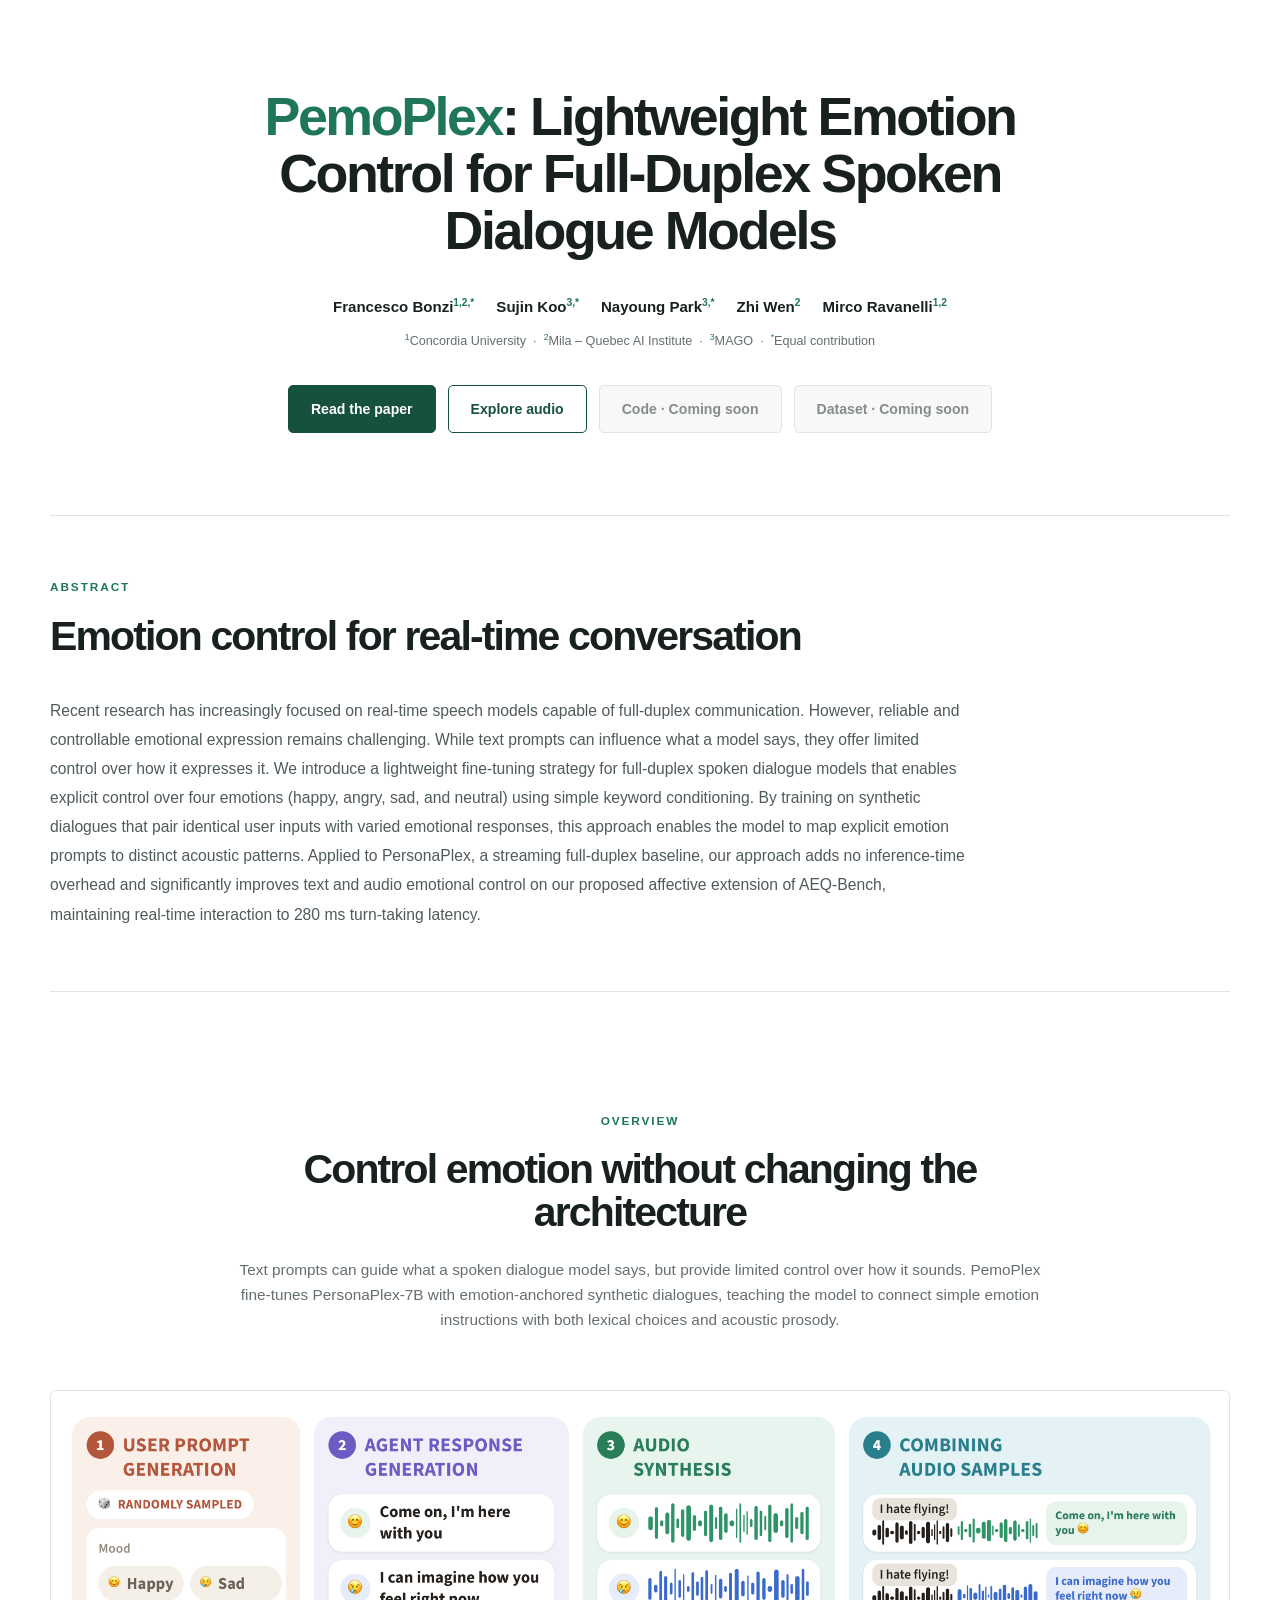
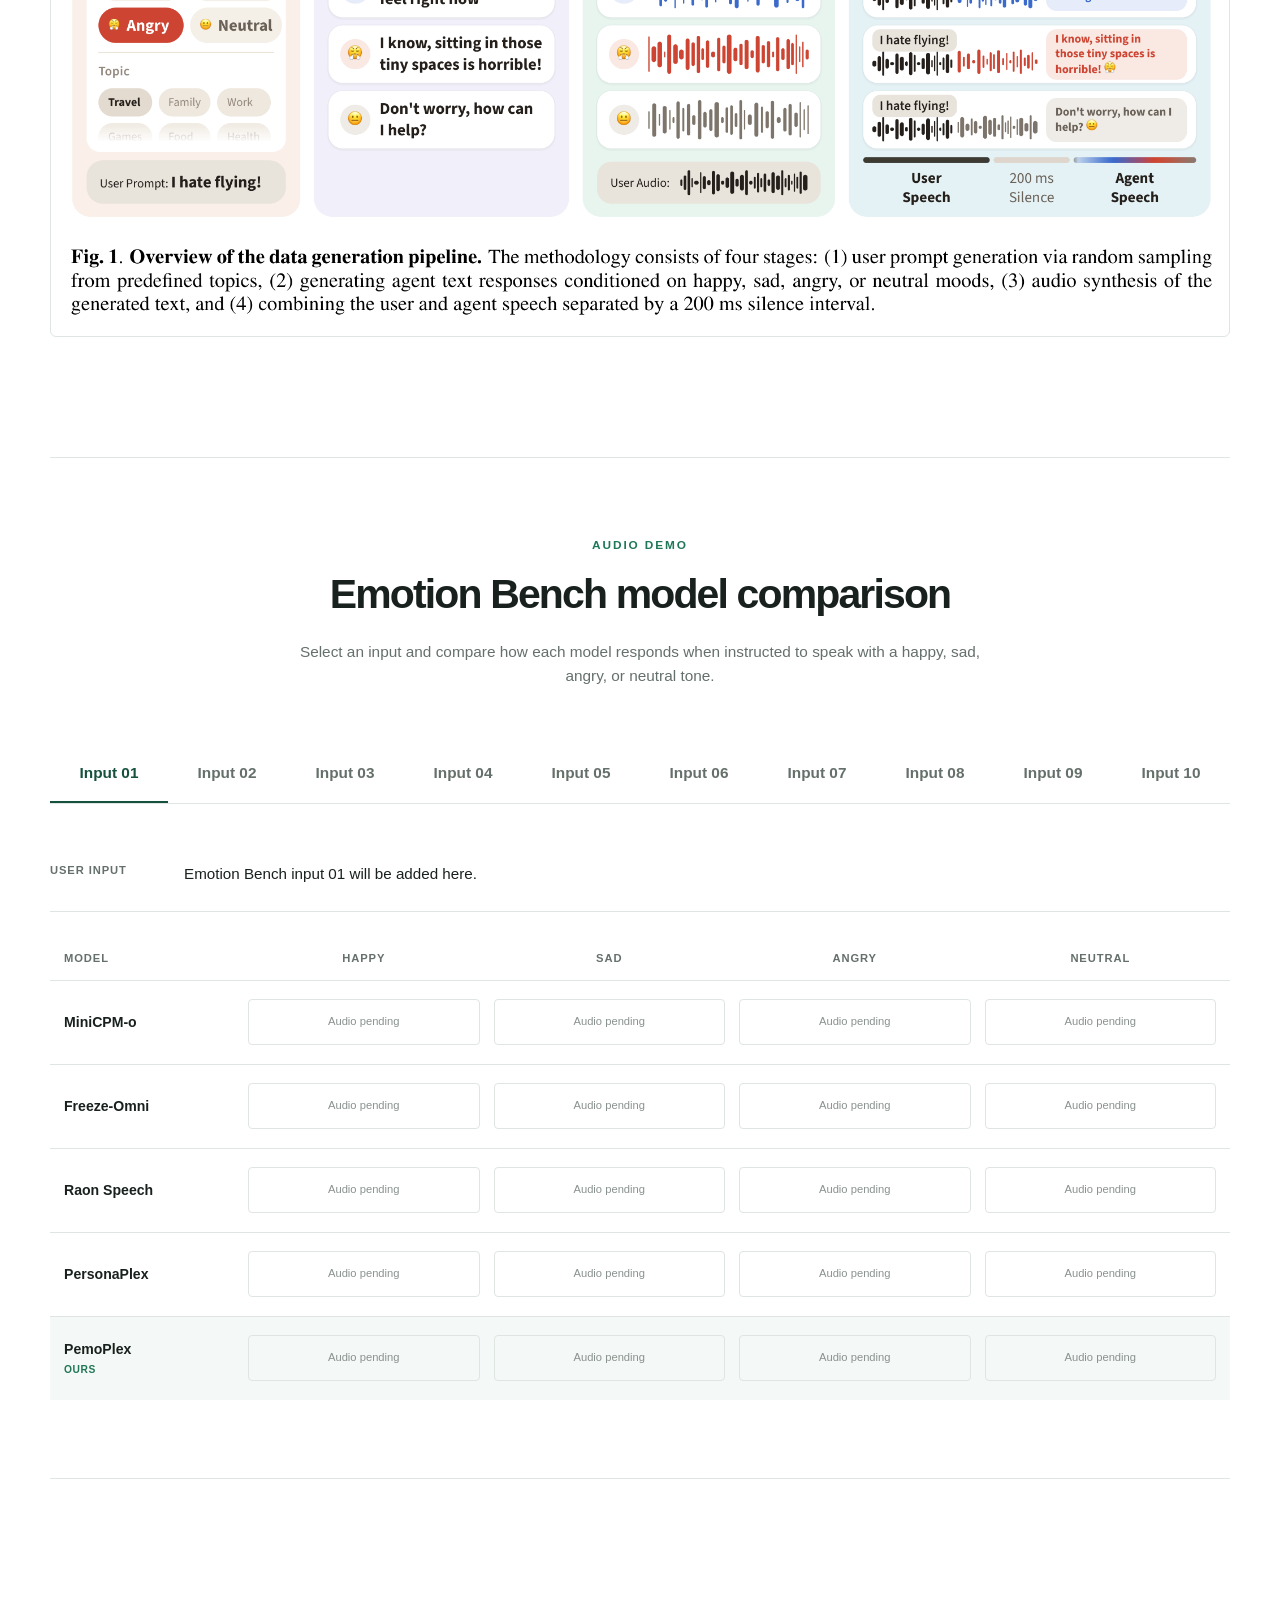
==== emotionplex/index.html @ bb4fdfb1 "feat: add initial implementation of PemoPlex with index.html, style.css, demo functionality, and aud" ====
<!DOCTYPE html>
<html lang="en">
<head>
  <meta charset="UTF-8" />
  <meta name="viewport" content="width=device-width, initial-scale=1.0" />
  <meta
    name="description"
    content="PemoPlex adds explicit emotion control to full-duplex spoken dialogue models through lightweight LoRA fine-tuning."
  />
  <title>PemoPlex — Lightweight Emotion Control</title>
  <link rel="stylesheet" href="style.css" />
</head>

<body>
  <main id="top">
    <header class="hero">
      <div class="hero-glow hero-glow-one"></div>
      <div class="hero-glow hero-glow-two"></div>
      <div class="hero-content">
        <h1><span>PemoPlex</span>: Lightweight Emotion Control for Full-Duplex Spoken Dialogue Models</h1>

        <div class="authors" aria-label="Authors">
          <span>Francesco Bonzi<sup>1,2,*</sup></span>
          <span>Sujin Koo<sup>3,*</sup></span>
          <span>Nayoung Park<sup>3,*</sup></span>
          <span>Zhi Wen<sup>2</sup></span>
          <span>Mirco Ravanelli<sup>1,2</sup></span>
        </div>
        <p class="affiliations">
          <sup>1</sup>Concordia University &nbsp;·&nbsp;
          <sup>2</sup>Mila – Quebec AI Institute &nbsp;·&nbsp;
          <sup>3</sup>MAGO &nbsp;·&nbsp; <sup>*</sup>Equal contribution
        </p>

        <div class="hero-actions">
          <a class="button button-primary" href="assets/pemoplex-paper.pdf" target="_blank" rel="noopener noreferrer">
            Read the paper
          </a>
          <a class="button button-secondary" href="#demo">Explore audio</a>
          <span class="button button-disabled" aria-disabled="true">Code · Coming soon</span>
          <span class="button button-disabled" aria-disabled="true">Dataset · Coming soon</span>
        </div>
      </div>
    </header>

    <section class="abstract-section" id="abstract">
      <div>
        <p class="eyebrow">Abstract</p>
        <h2>Emotion control for real-time conversation</h2>
      </div>
      <p>
        Recent research has increasingly focused on real-time speech models capable of full-duplex
        communication. However, reliable and controllable emotional expression remains challenging. While
        text prompts can influence what a model says, they offer limited control over how it expresses it.
        We introduce a lightweight fine-tuning strategy for full-duplex spoken dialogue models that enables
        explicit control over four emotions (happy, angry, sad, and neutral) using simple keyword
        conditioning. By training on synthetic dialogues that pair identical user inputs with varied
        emotional responses, this approach enables the model to map explicit emotion prompts to distinct
        acoustic patterns. Applied to PersonaPlex, a streaming full-duplex baseline, our approach adds no
        inference-time overhead and significantly improves text and audio emotional control on our proposed
        affective extension of AEQ-Bench, maintaining real-time interaction to 280 ms turn-taking latency.
      </p>
    </section>

    <section class="section" id="overview">
      <div class="section-heading">
        <p class="eyebrow">Overview</p>
        <h2>Control emotion without changing the architecture</h2>
        <p>
          Text prompts can guide what a spoken dialogue model says, but provide limited control over how it
          sounds. PemoPlex fine-tunes PersonaPlex-7B with emotion-anchored synthetic dialogues, teaching the
          model to connect simple emotion instructions with both lexical choices and acoustic prosody.
        </p>
      </div>

      <figure class="paper-figure">
        <img
          src="assets/pipeline.png"
          alt="Four-stage PemoPlex data generation pipeline: prompt generation, emotional response generation, speech synthesis, and audio combination."
        />
      </figure>
    </section>

    <section class="section demo-section" id="demo">
      <div class="section-heading compact">
        <p class="eyebrow">Audio demo</p>
        <h2>Emotion Bench model comparison</h2>
        <p>
          Select an input and compare how each model responds when instructed to speak with a happy, sad,
          angry, or neutral tone.
        </p>
      </div>

      <div class="input-tabs" role="tablist" aria-label="Emotion Bench inputs">
        <button type="button" role="tab" aria-selected="true" data-input-index="0">Input 01</button>
        <button type="button" role="tab" aria-selected="false" data-input-index="1">Input 02</button>
        <button type="button" role="tab" aria-selected="false" data-input-index="2">Input 03</button>
        <button type="button" role="tab" aria-selected="false" data-input-index="3">Input 04</button>
        <button type="button" role="tab" aria-selected="false" data-input-index="4">Input 05</button>
        <button type="button" role="tab" aria-selected="false" data-input-index="5">Input 06</button>
        <button type="button" role="tab" aria-selected="false" data-input-index="6">Input 07</button>
        <button type="button" role="tab" aria-selected="false" data-input-index="7">Input 08</button>
        <button type="button" role="tab" aria-selected="false" data-input-index="8">Input 09</button>
        <button type="button" role="tab" aria-selected="false" data-input-index="9">Input 10</button>
      </div>

      <div id="demo-panel" class="demo-panel" role="tabpanel" aria-live="polite"></div>
    </section>

  </main>

  <script src="js/main.js"></script>
</body>
</html>
---- emotionplex/style.css ----
:root {
  --ink: #18211d;
  --muted: #65706a;
  --line: #dfe5e1;
  --paper: #ffffff;
  --green: #1f7757;
  --green-dark: #15513d;
  --green-soft: #e9f4ef;
  --violet: #6256c7;
  --red: #c94c38;
  --cream: #f4efe6;
  --radius: 6px;
}

* {
  box-sizing: border-box;
}

html {
  scroll-behavior: smooth;
}

body {
  margin: 0;
  background: var(--paper);
  color: var(--ink);
  font-family: Inter, ui-sans-serif, -apple-system, BlinkMacSystemFont, "Segoe UI", sans-serif;
  line-height: 1.6;
  text-rendering: optimizeLegibility;
}

a {
  color: inherit;
}

img {
  display: block;
  max-width: 100%;
}

main {
  width: min(1180px, calc(100% - 40px));
  margin-inline: auto;
}

.hero {
  position: relative;
  isolation: isolate;
  overflow: hidden;
  min-height: auto;
  padding: 88px 40px 82px;
  text-align: center;
}

.hero-content {
  position: relative;
  z-index: 1;
  max-width: 1040px;
  margin: 0 auto;
}

.hero-glow {
  display: none;
}

.hero-glow-one {
  top: 40px;
  left: -170px;
  width: 470px;
  height: 470px;
  background: radial-gradient(circle, #dcefe5 0, rgba(220, 239, 229, 0) 70%);
}

.hero-glow-two {
  right: -140px;
  bottom: 20px;
  width: 420px;
  height: 420px;
  background: radial-gradient(circle, #e5e2f7 0, rgba(229, 226, 247, 0) 70%);
}

.eyebrow {
  margin: 0 0 18px;
  color: var(--green);
  font-size: 0.74rem;
  font-weight: 700;
  letter-spacing: 0.16em;
  text-transform: uppercase;
}

.hero h1 {
  max-width: 900px;
  margin: 0 auto;
  font-size: clamp(2.4rem, 4.2vw, 3.8rem);
  font-weight: 600;
  letter-spacing: -0.045em;
  line-height: 1.06;
}

.hero h1 span {
  color: var(--green);
}

.authors {
  display: flex;
  flex-wrap: wrap;
  justify-content: center;
  gap: 6px 22px;
  margin: 36px auto 0;
  font-size: 0.94rem;
  font-weight: 550;
}

sup {
  color: var(--green);
  font-size: 0.68em;
}

.affiliations {
  margin: 12px 0 0;
  color: var(--muted);
  font-size: 0.79rem;
}

.hero-actions {
  display: flex;
  flex-wrap: wrap;
  justify-content: center;
  gap: 12px;
  margin-top: 34px;
}

.button {
  display: inline-flex;
  align-items: center;
  justify-content: center;
  min-height: 48px;
  padding: 0 22px;
  border: 1px solid var(--green-dark);
  border-radius: 5px;
  font-size: 0.88rem;
  font-weight: 600;
  text-decoration: none;
  transition: background 160ms ease;
}

.button:hover {
  transform: none;
}

.button-primary {
  background: var(--green-dark);
  color: white;
}

.button-primary:hover {
  background: var(--green);
}

.button-secondary {
  background: rgba(255, 255, 255, 0.6);
  color: var(--green-dark);
}

.button-disabled {
  border-color: var(--line);
  background: #f7f8f7;
  color: #858d89;
  cursor: default;
}

.abstract-section {
  display: grid;
  grid-template-columns: 1fr;
  gap: 36px;
  align-items: start;
  margin-bottom: 120px;
  padding: 62px 0;
  border-block: 1px solid var(--line);
  scroll-margin-top: 30px;
}

.abstract-section h2 {
  max-width: 760px;
  margin: 0;
  font-size: clamp(1.9rem, 3.2vw, 2.7rem);
  font-weight: 600;
  letter-spacing: -0.045em;
  line-height: 1.05;
}

.abstract-section > p {
  max-width: 920px;
  margin: 2px 0 0;
  color: #4f5c56;
  font-size: 0.98rem;
  line-height: 1.85;
}

.section {
  margin-bottom: 120px;
  scroll-margin-top: 30px;
}

.section-heading {
  max-width: 820px;
  margin: 0 auto 58px;
  text-align: center;
}

.section-heading.compact {
  max-width: 720px;
}

.section-heading h2 {
  margin: 0;
  font-size: clamp(1.9rem, 3.2vw, 2.7rem);
  font-weight: 600;
  letter-spacing: -0.045em;
  line-height: 1.05;
}

.section-heading > p:last-child {
  margin: 24px auto 0;
  color: var(--muted);
  font-size: 0.96rem;
}

.paper-figure {
  margin: 0;
  padding: 10px;
  overflow: hidden;
  border: 1px solid var(--line);
  border-radius: var(--radius);
  background: white;
}

.paper-figure img {
  width: 100%;
}

.demo-section {
  padding: 78px 0;
  border-block: 1px solid var(--line);
  border-radius: 0;
  background: white;
}

.input-tabs {
  display: flex;
  gap: 0;
  margin-bottom: 34px;
  overflow-x: auto;
  border-bottom: 1px solid var(--line);
}

.input-tabs button {
  flex: 1 0 100px;
  padding: 14px 18px 16px;
  border: 0;
  border-bottom: 2px solid transparent;
  background: transparent;
  color: var(--muted);
  font: inherit;
  font-size: 0.96rem;
  font-weight: 600;
  text-align: center;
  cursor: pointer;
}

.input-tabs button[aria-selected="true"] {
  border-bottom-color: var(--green-dark);
  color: var(--green-dark);
}

.input-context {
  display: grid;
  grid-template-columns: 110px 1fr;
  gap: 24px;
  margin-bottom: 38px;
  padding: 24px 0;
  border-bottom: 1px solid var(--line);
}

.input-context span,
.comparison-header span {
  color: var(--muted);
  font-size: 0.7rem;
  font-weight: 600;
  letter-spacing: 0.08em;
  text-transform: uppercase;
}

.input-context p {
  margin: 0;
  font-size: 0.95rem;
}

.comparison-scroll {
  overflow-x: auto;
}

.comparison-grid {
  min-width: 880px;
}

.comparison-header,
.model-row {
  display: grid;
  grid-template-columns: 170px repeat(4, minmax(150px, 1fr));
  column-gap: 14px;
  align-items: center;
}

.comparison-header {
  padding: 0 14px 12px;
}

.comparison-header span:not(:first-child) {
  text-align: center;
}

.model-row {
  min-height: 84px;
  padding: 14px;
  border-top: 1px solid var(--line);
}

.model-row.is-ours {
  background: #f4f8f6;
}

.model-name {
  font-size: 0.88rem;
  font-weight: 600;
}

.model-name small {
  display: block;
  margin-top: 2px;
  color: var(--green);
  font-size: 0.64rem;
  font-weight: 600;
  letter-spacing: 0.06em;
  text-transform: uppercase;
}

.audio-slot {
  display: flex;
  align-items: center;
  justify-content: center;
  min-height: 46px;
  border: 1px solid var(--line);
  border-radius: 4px;
  color: #8a928e;
  font-size: 0.7rem;
}

.audio-slot audio {
  width: 100%;
  height: 38px;
}

@media (max-width: 900px) {
  .hero {
    min-height: auto;
    padding: 90px 10px 80px;
  }

  .demo-section {
    padding: 70px 0;
  }

  .abstract-section {
    grid-template-columns: 1fr;
    gap: 34px;
  }
}

@media (max-width: 620px) {
  main {
    width: min(100% - 24px, 1180px);
  }

  .hero {
    padding-block: 74px 70px;
  }

  .hero h1 {
    font-size: clamp(2.2rem, 10.5vw, 3.1rem);
  }

  .authors {
    max-width: 360px;
    gap: 5px 14px;
    font-size: 0.82rem;
  }

  .affiliations {
    line-height: 1.8;
  }

  .section {
    margin-bottom: 110px;
  }

  .abstract-section {
    margin-bottom: 110px;
    padding: 56px 4px;
  }

  .abstract-section > p {
    font-size: 0.95rem;
    line-height: 1.75;
  }

  .section-heading {
    margin-bottom: 42px;
  }

  .section-heading h2 {
    font-size: 2.2rem;
  }

  .paper-figure {
    padding: 7px;
    border-radius: 4px;
  }

  .demo-section {
    padding: 56px 0;
    border-radius: 0;
  }

  .input-tabs {
    gap: 0;
    overflow-x: auto;
  }

  .input-tabs button {
    flex: 0 0 120px;
  }

  .input-context {
    grid-template-columns: 1fr;
    gap: 8px;
  }

}

@media (prefers-reduced-motion: reduce) {
  html {
    scroll-behavior: auto;
  }

  *,
  *::before,
  *::after {
    transition-duration: 0.01ms !important;
  }
}
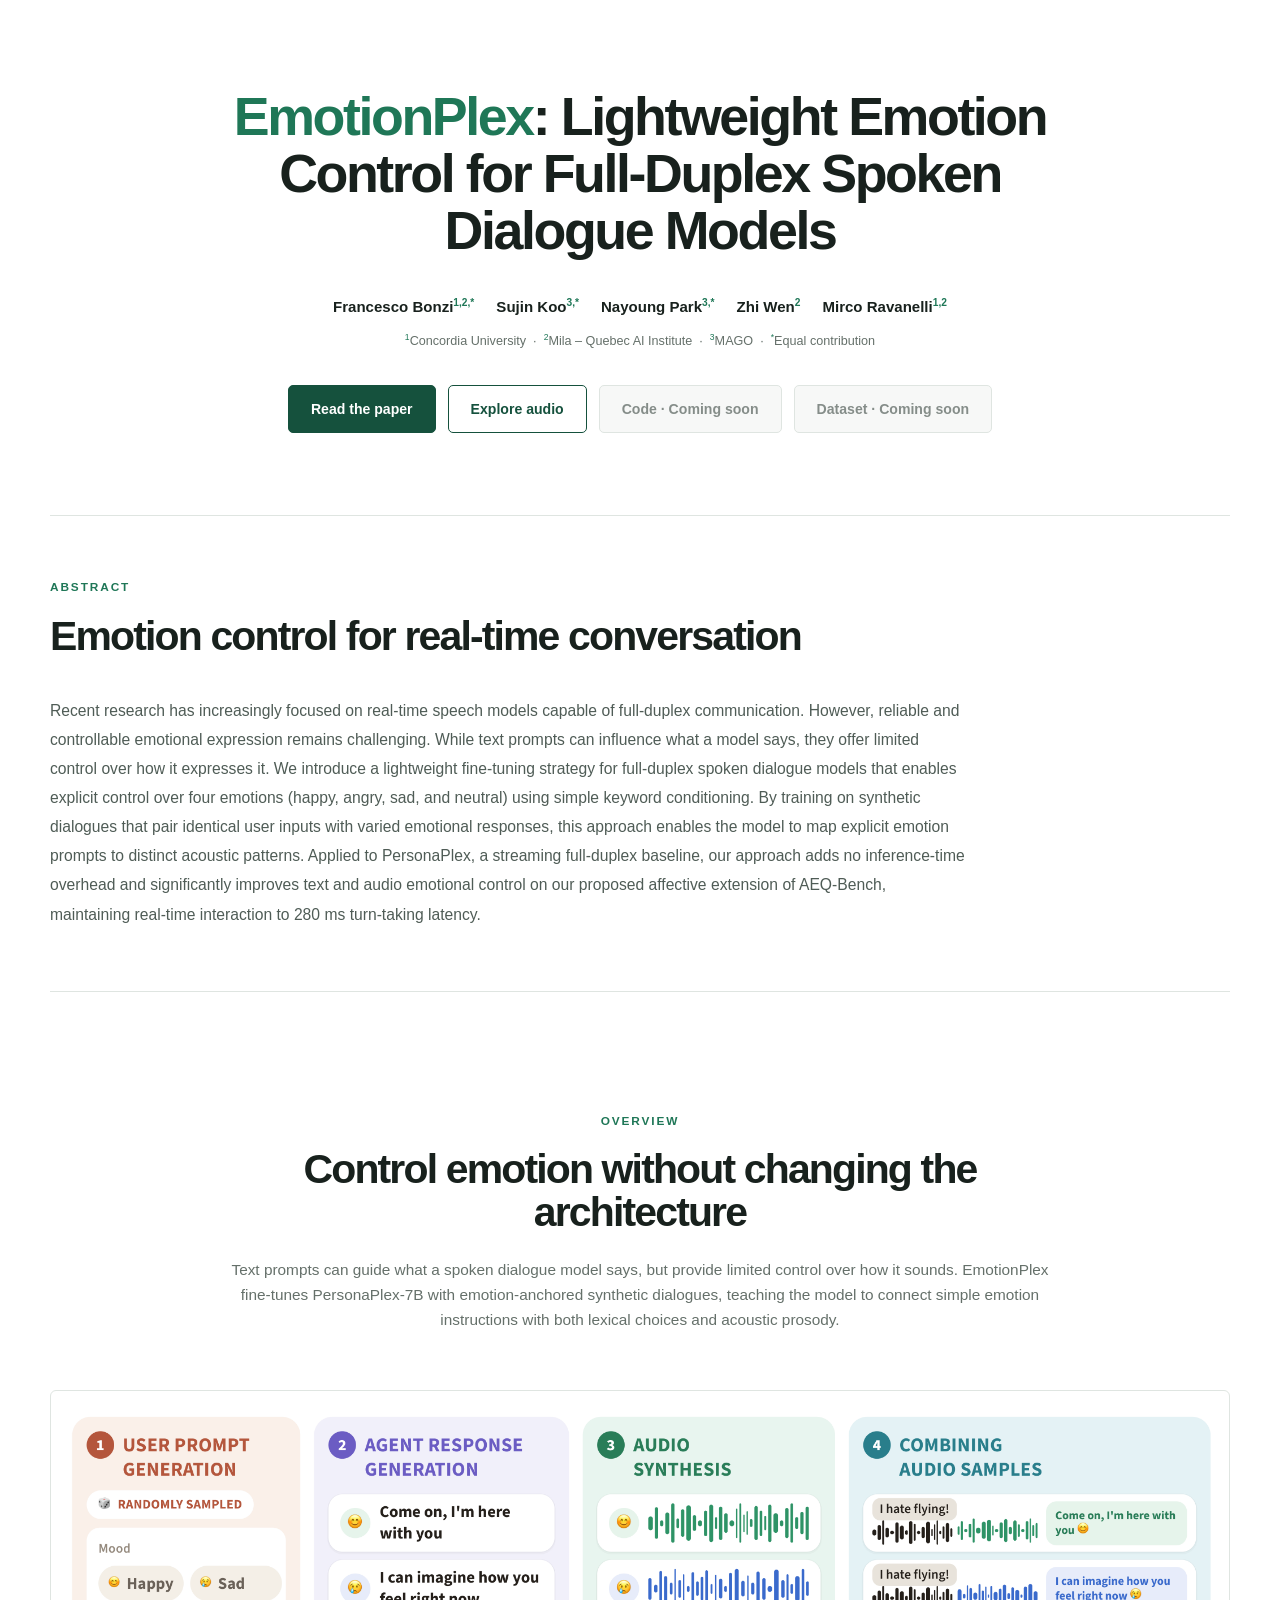
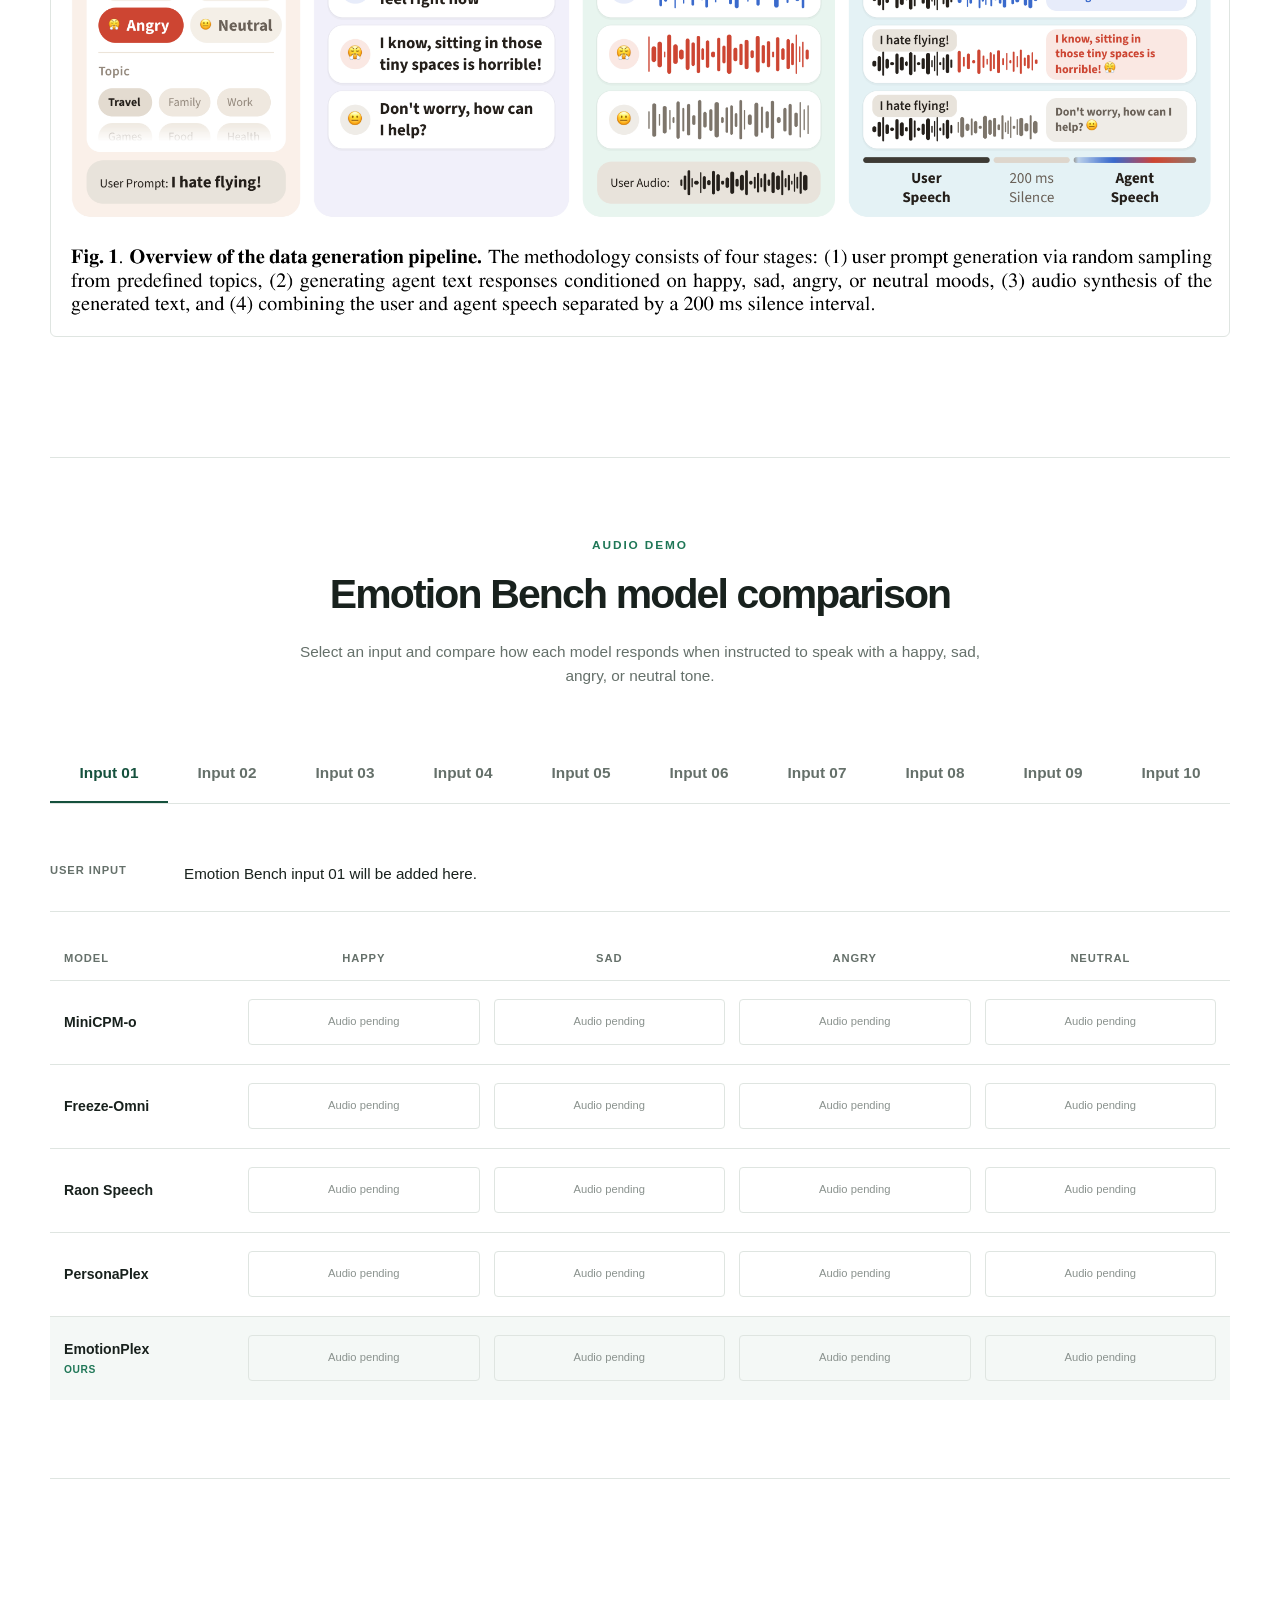
==== commit 56c196cf: "refactor: rename PemoPlex to EmotionPlex in index.html and main.js for consistency" ====
--- a/emotionplex/index.html
+++ b/emotionplex/index.html
@@ -5,9 +5,9 @@
   <meta name="viewport" content="width=device-width, initial-scale=1.0" />
   <meta
     name="description"
-    content="PemoPlex adds explicit emotion control to full-duplex spoken dialogue models through lightweight LoRA fine-tuning."
+    content="EmotionPlex adds explicit emotion control to full-duplex spoken dialogue models through lightweight LoRA fine-tuning."
   />
-  <title>PemoPlex — Lightweight Emotion Control</title>
+  <title>EmotionPlex — Lightweight Emotion Control</title>
   <link rel="stylesheet" href="style.css" />
 </head>
 
@@ -17,7 +17,7 @@
       <div class="hero-glow hero-glow-one"></div>
       <div class="hero-glow hero-glow-two"></div>
       <div class="hero-content">
-        <h1><span>PemoPlex</span>: Lightweight Emotion Control for Full-Duplex Spoken Dialogue Models</h1>
+        <h1><span>EmotionPlex</span>: Lightweight Emotion Control for Full-Duplex Spoken Dialogue Models</h1>
 
         <div class="authors" aria-label="Authors">
           <span>Francesco Bonzi<sup>1,2,*</sup></span>
@@ -33,7 +33,7 @@
         </p>
 
         <div class="hero-actions">
-          <a class="button button-primary" href="assets/pemoplex-paper.pdf" target="_blank" rel="noopener noreferrer">
+          <a class="button button-primary" href="assets/emotionplex-paper.pdf" target="_blank" rel="noopener noreferrer">
             Read the paper
           </a>
           <a class="button button-secondary" href="#demo">Explore audio</a>
@@ -68,7 +68,7 @@
         <h2>Control emotion without changing the architecture</h2>
         <p>
           Text prompts can guide what a spoken dialogue model says, but provide limited control over how it
-          sounds. PemoPlex fine-tunes PersonaPlex-7B with emotion-anchored synthetic dialogues, teaching the
+          sounds. EmotionPlex fine-tunes PersonaPlex-7B with emotion-anchored synthetic dialogues, teaching the
           model to connect simple emotion instructions with both lexical choices and acoustic prosody.
         </p>
       </div>
@@ -76,7 +76,7 @@
       <figure class="paper-figure">
         <img
           src="assets/pipeline.png"
-          alt="Four-stage PemoPlex data generation pipeline: prompt generation, emotional response generation, speech synthesis, and audio combination."
+          alt="Four-stage EmotionPlex data generation pipeline: prompt generation, emotional response generation, speech synthesis, and audio combination."
         />
       </figure>
     </section>
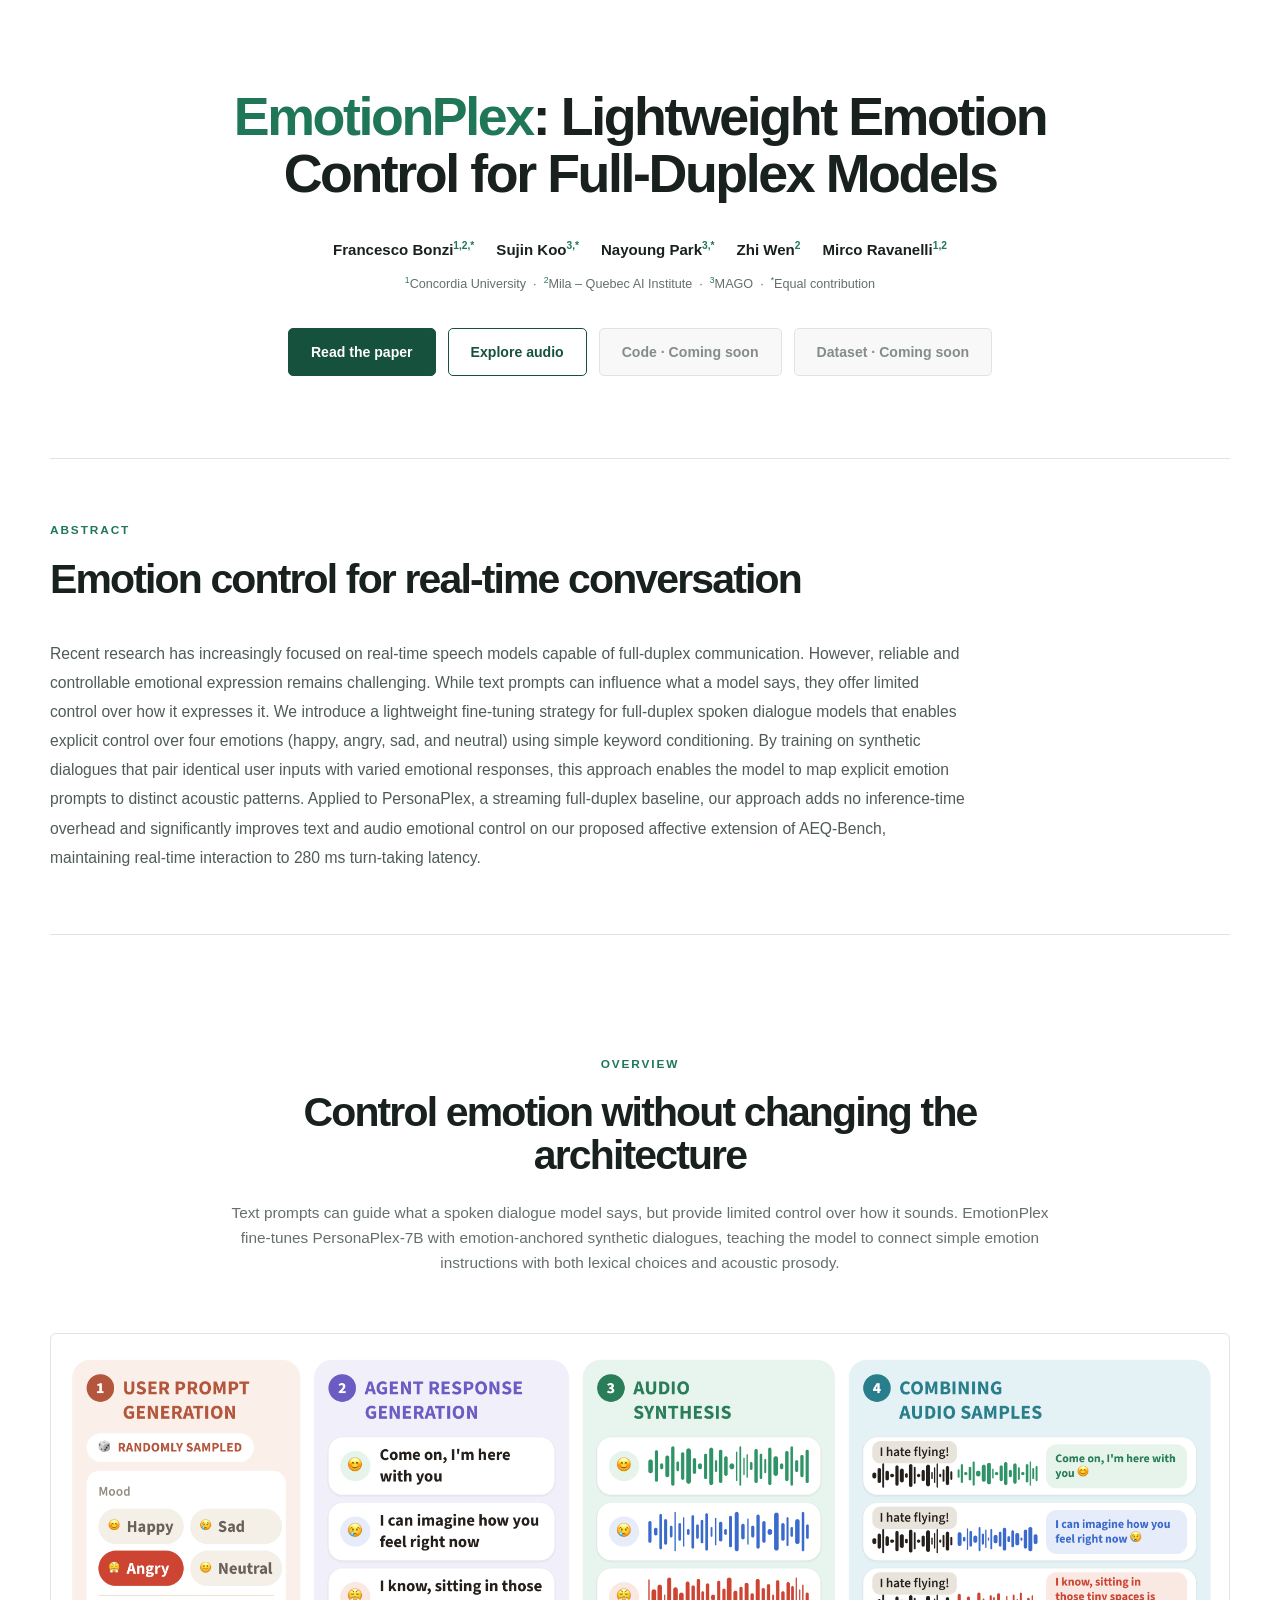
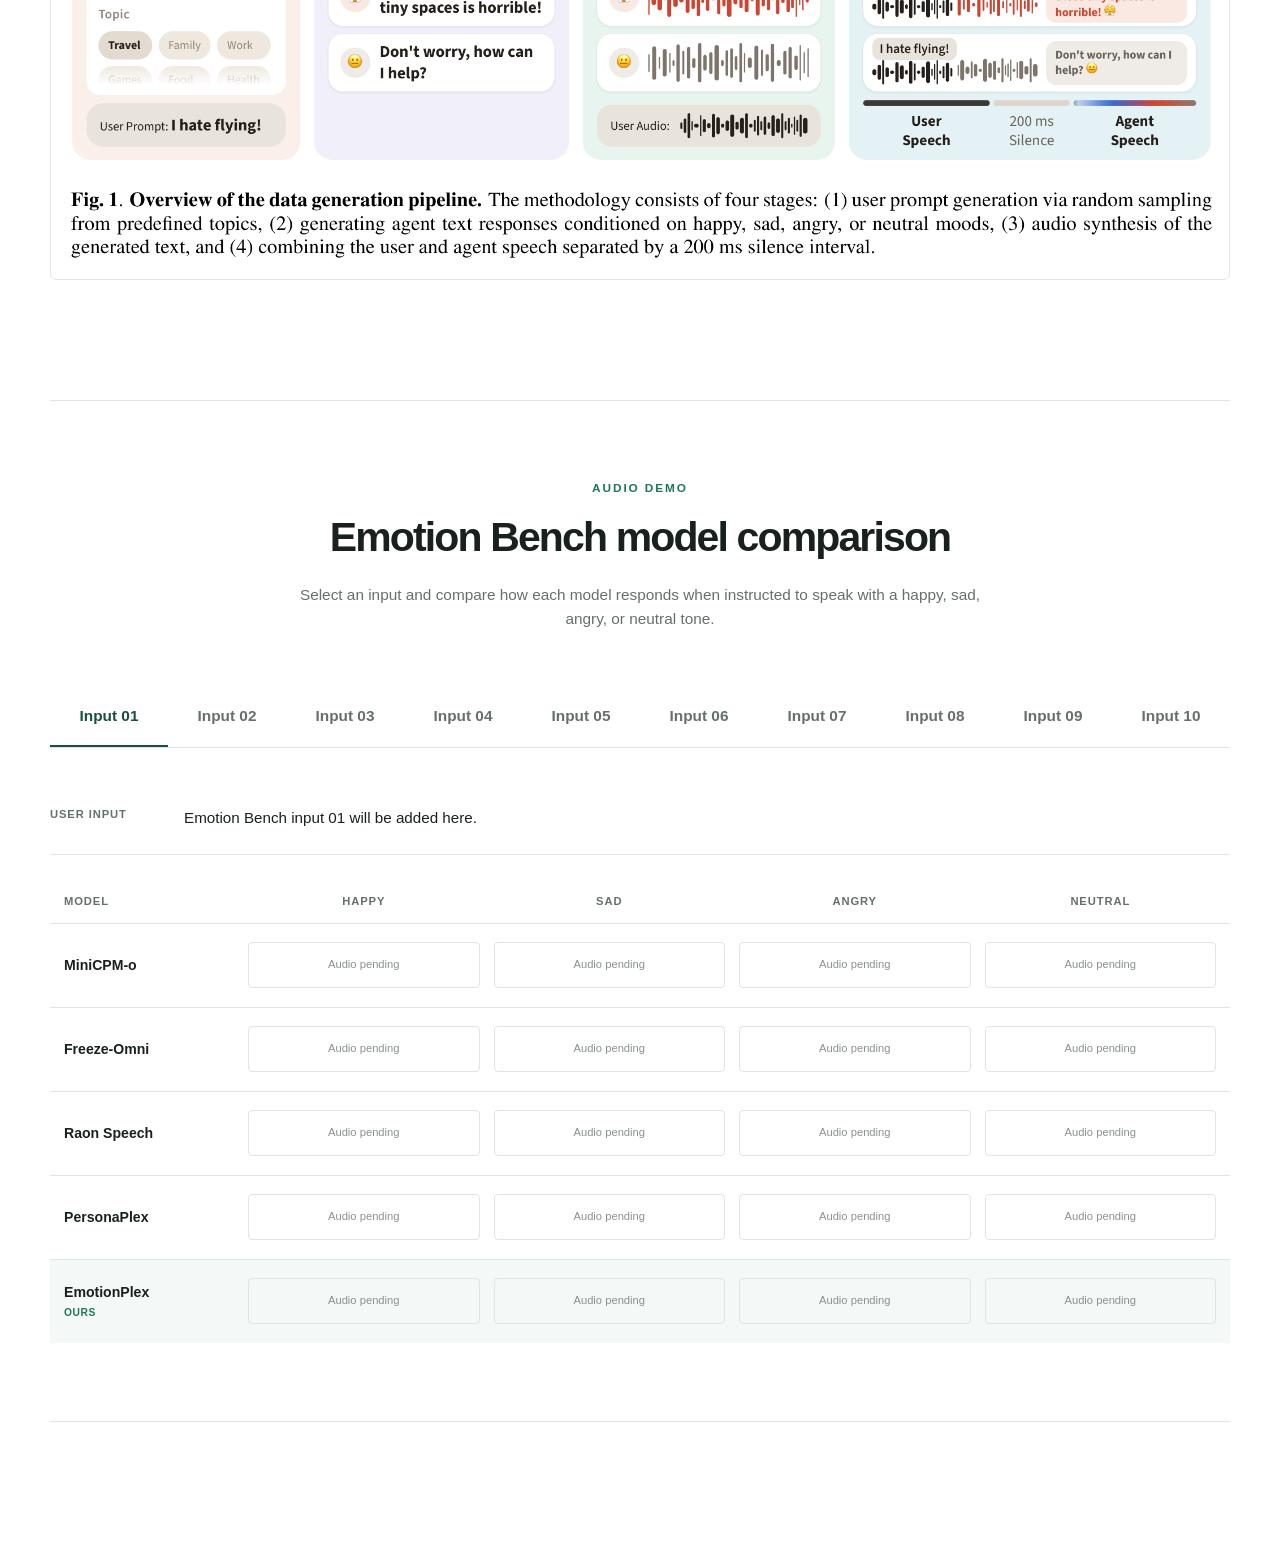
==== commit 9c3c9755: "fix: update index.html to refine title for clarity by removing "Spoken Dialogue" from the EmotionPle" ====
--- a/emotionplex/index.html
+++ b/emotionplex/index.html
@@ -17,7 +17,7 @@
       <div class="hero-glow hero-glow-one"></div>
       <div class="hero-glow hero-glow-two"></div>
       <div class="hero-content">
-        <h1><span>EmotionPlex</span>: Lightweight Emotion Control for Full-Duplex Spoken Dialogue Models</h1>
+        <h1><span>EmotionPlex</span>: Lightweight Emotion Control for Full-Duplex Models</h1>
 
         <div class="authors" aria-label="Authors">
           <span>Francesco Bonzi<sup>1,2,*</sup></span>
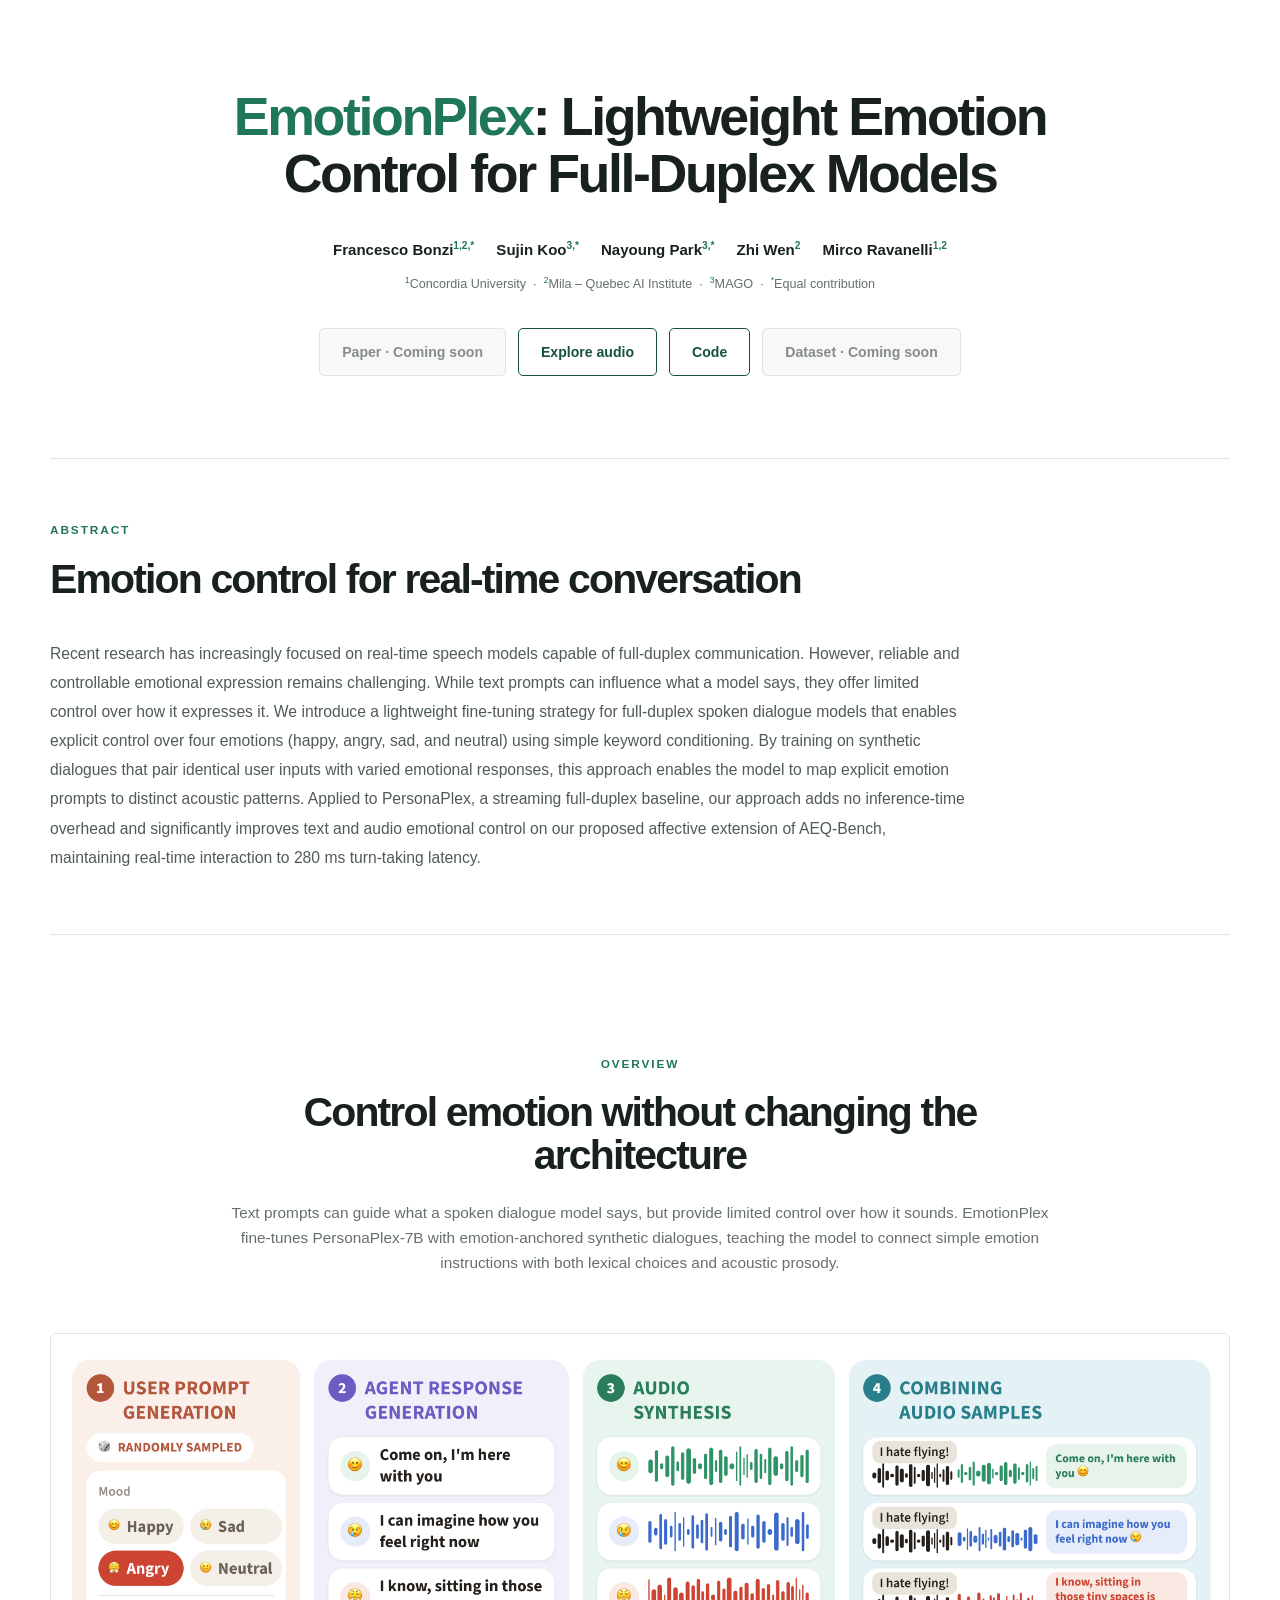
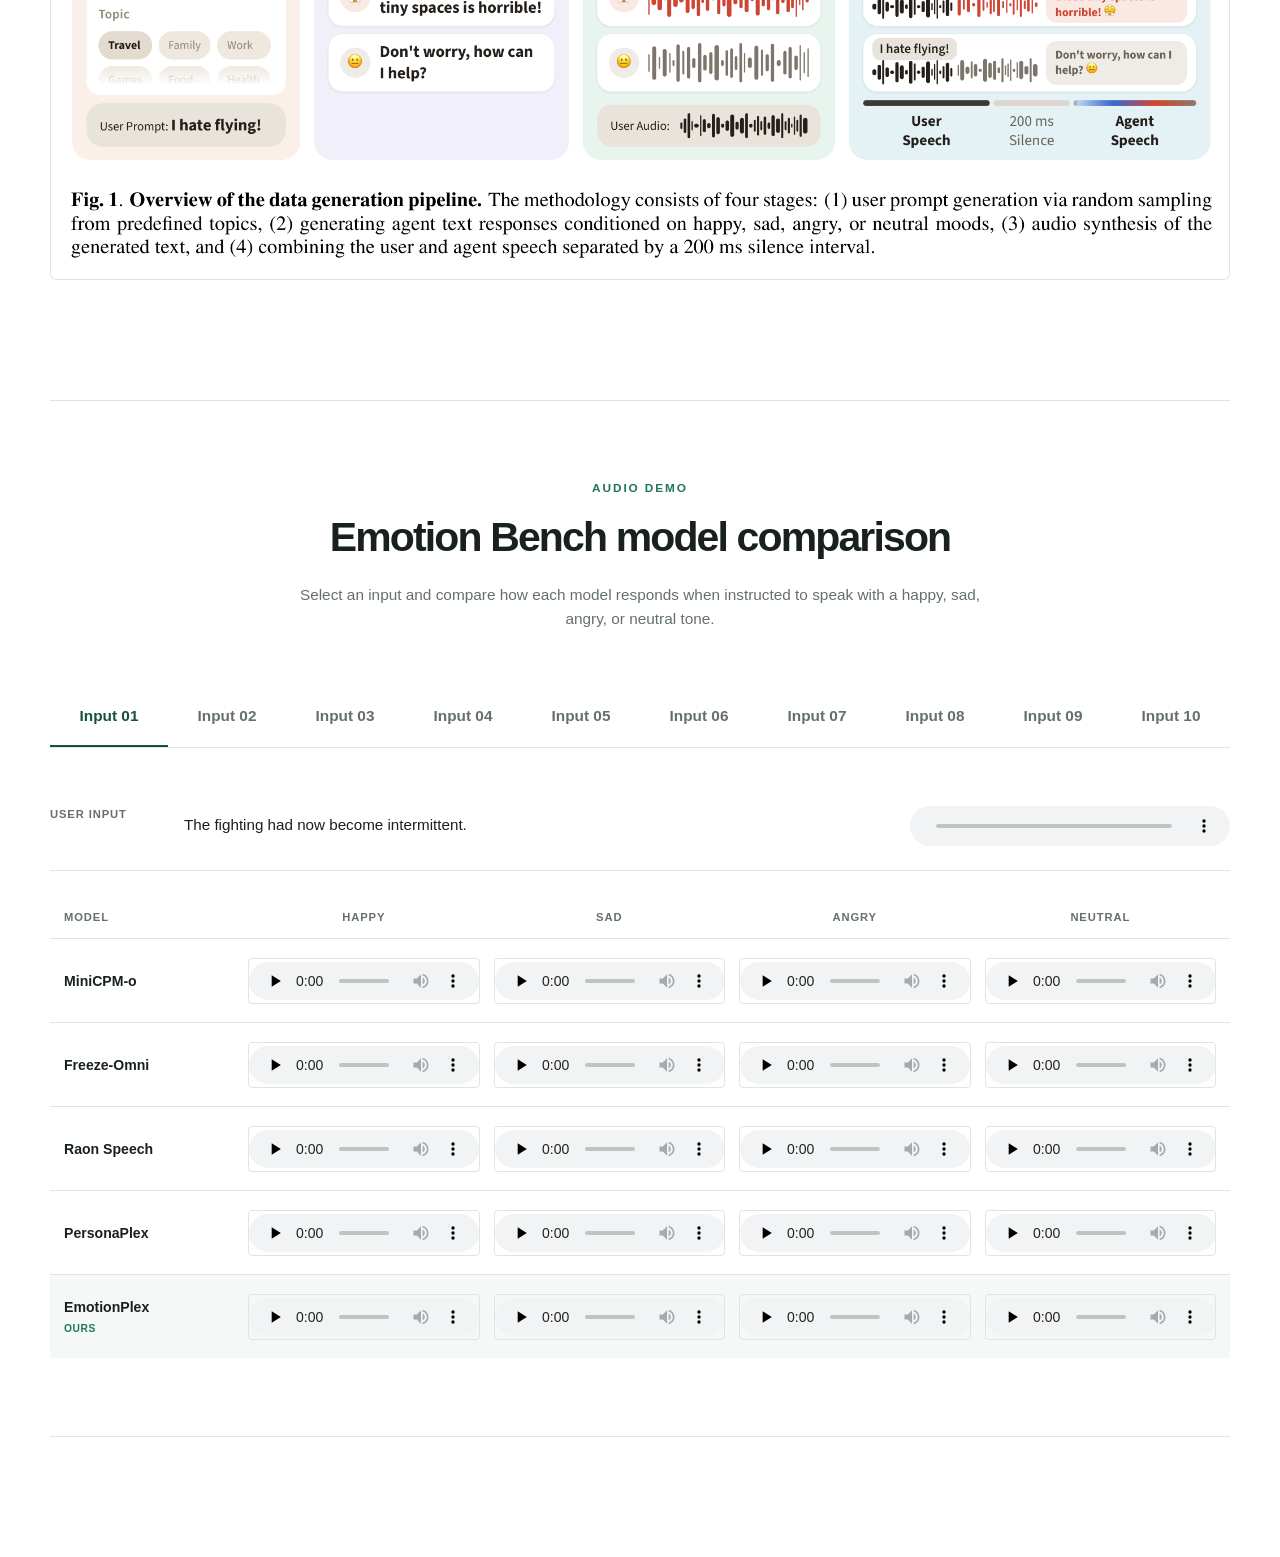
==== commit 0403e378: "feat: add EmotionPlex audio comparison samples" ====
--- a/emotionplex/index.html
+++ b/emotionplex/index.html
@@ -33,11 +33,11 @@
         </p>
 
         <div class="hero-actions">
-          <a class="button button-primary" href="assets/emotionplex-paper.pdf" target="_blank" rel="noopener noreferrer">
-            Read the paper
+          <span class="button button-disabled" aria-disabled="true">Paper · Coming soon</span>
+          <a class="button button-secondary" href="#demo">Explore audio</a>
+          <a class="button button-secondary" href="https://github.com/mago-research/emotionplex" target="_blank" rel="noopener noreferrer">
+            Code
           </a>
-          <a class="button button-secondary" href="#demo">Explore audio</a>
-          <span class="button button-disabled" aria-disabled="true">Code · Coming soon</span>
           <span class="button button-disabled" aria-disabled="true">Dataset · Coming soon</span>
         </div>
       </div>
--- a/emotionplex/style.css
+++ b/emotionplex/style.css
@@ -296,6 +296,19 @@
   font-size: 0.95rem;
 }
 
+.input-content {
+  display: flex;
+  align-items: center;
+  justify-content: space-between;
+  gap: 24px;
+}
+
+.input-content audio {
+  width: min(320px, 100%);
+  height: 40px;
+  flex: 0 0 auto;
+}
+
 .comparison-scroll {
   overflow-x: auto;
 }
@@ -446,6 +459,15 @@
     gap: 8px;
   }
 
+  .input-content {
+    align-items: flex-start;
+    flex-direction: column;
+  }
+
+  .input-content audio {
+    width: 100%;
+  }
+
 }
 
 @media (prefers-reduced-motion: reduce) {
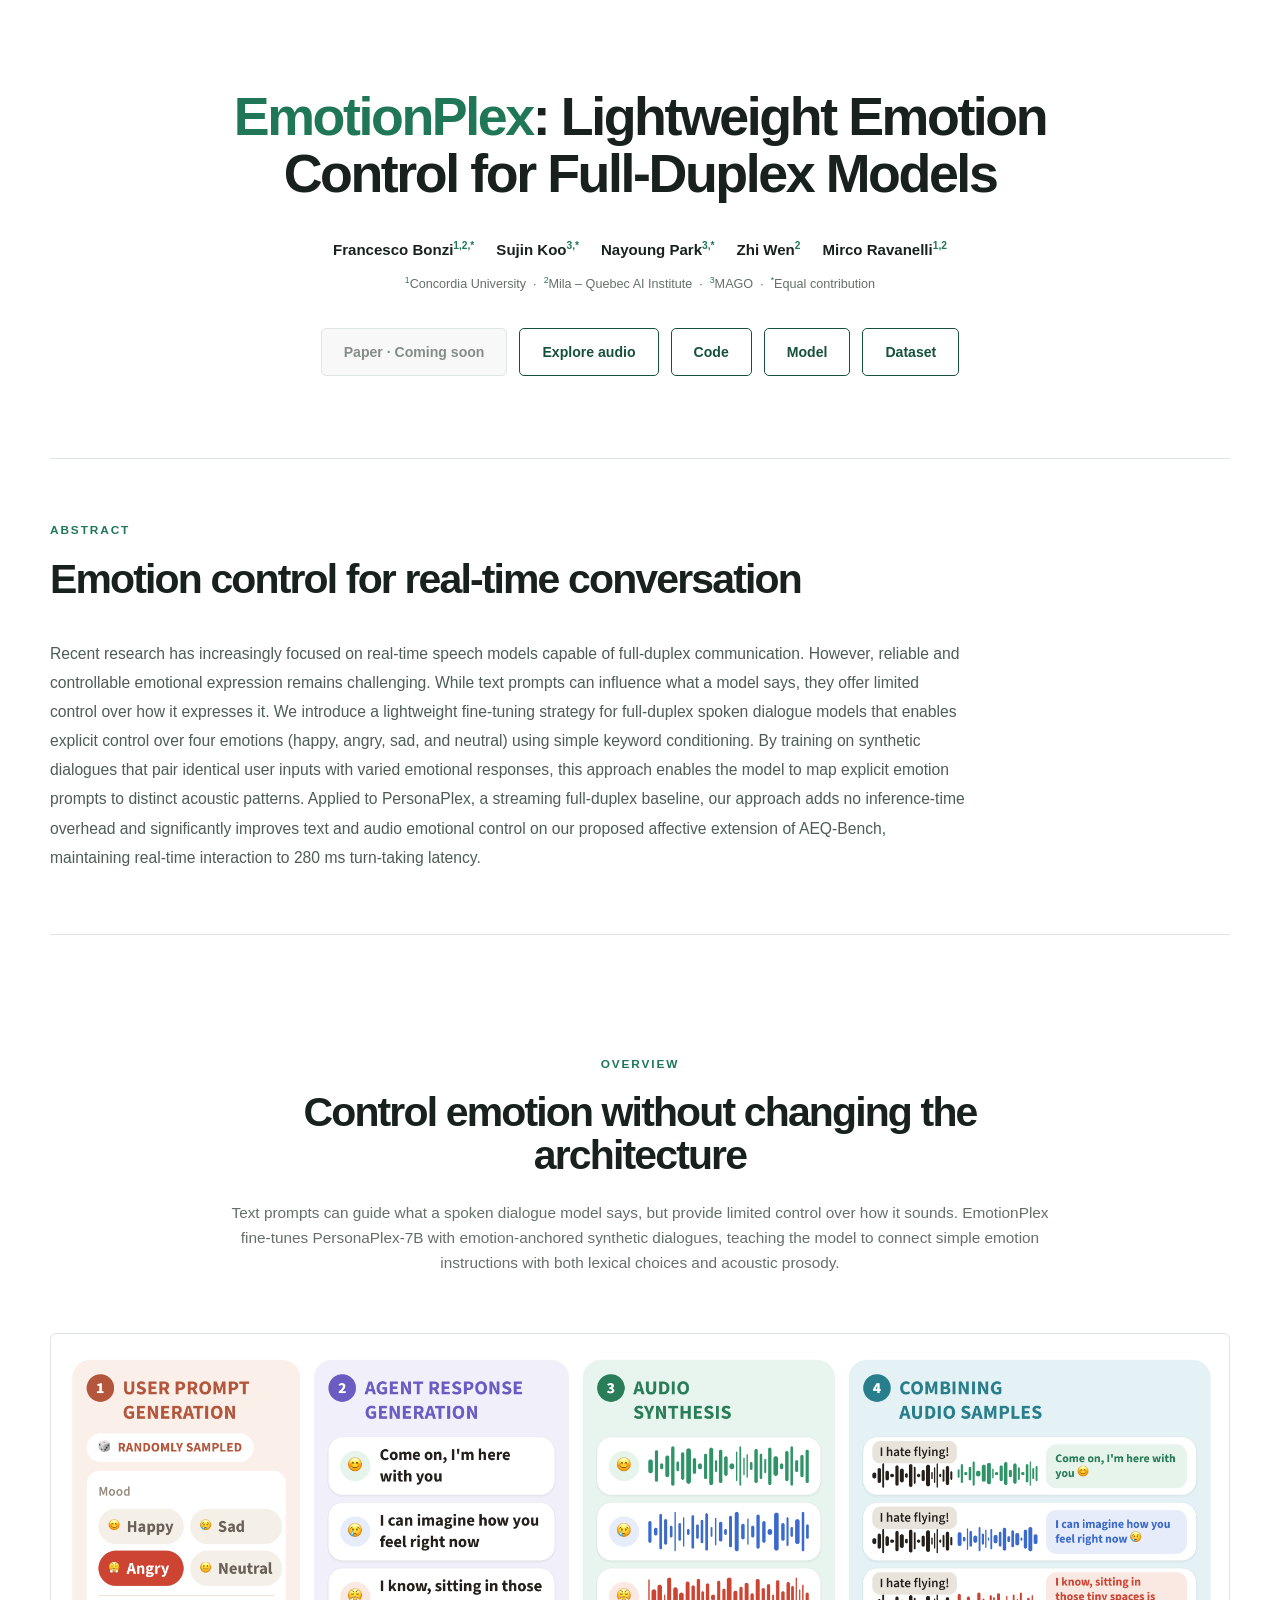
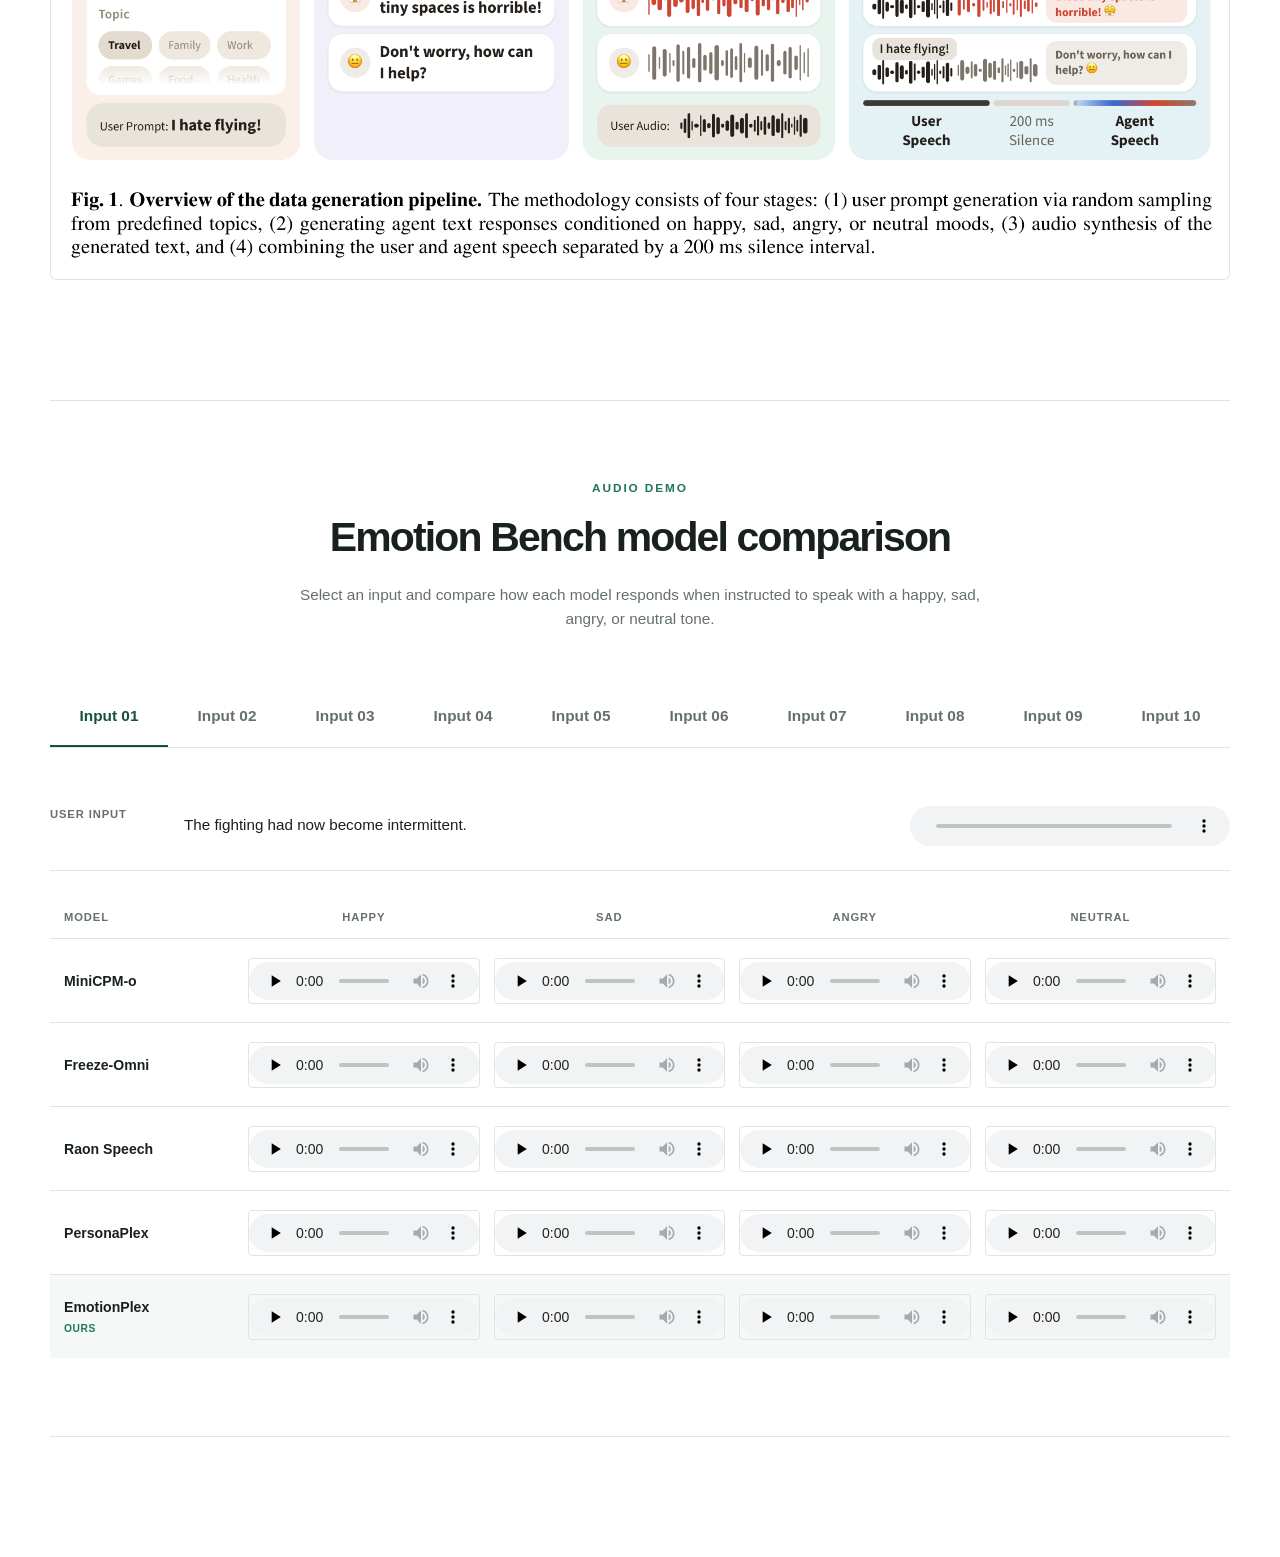
==== commit 9c784975: "feat: update index.html to add links for model and dataset, replacing the disabled dataset button" ====
--- a/emotionplex/index.html
+++ b/emotionplex/index.html
@@ -38,7 +38,12 @@
           <a class="button button-secondary" href="https://github.com/mago-research/emotionplex" target="_blank" rel="noopener noreferrer">
             Code
           </a>
-          <span class="button button-disabled" aria-disabled="true">Dataset · Coming soon</span>
+          <a class="button button-secondary" href="https://huggingface.co/frabonzi/emotionplex-7b" target="_blank" rel="noopener noreferrer">
+            Model
+          </a>
+          <a class="button button-secondary" href="https://huggingface.co/datasets/frabonzi/emotionplex-duplex-multispeaker" target="_blank" rel="noopener noreferrer">
+            Dataset
+          </a>
         </div>
       </div>
     </header>
